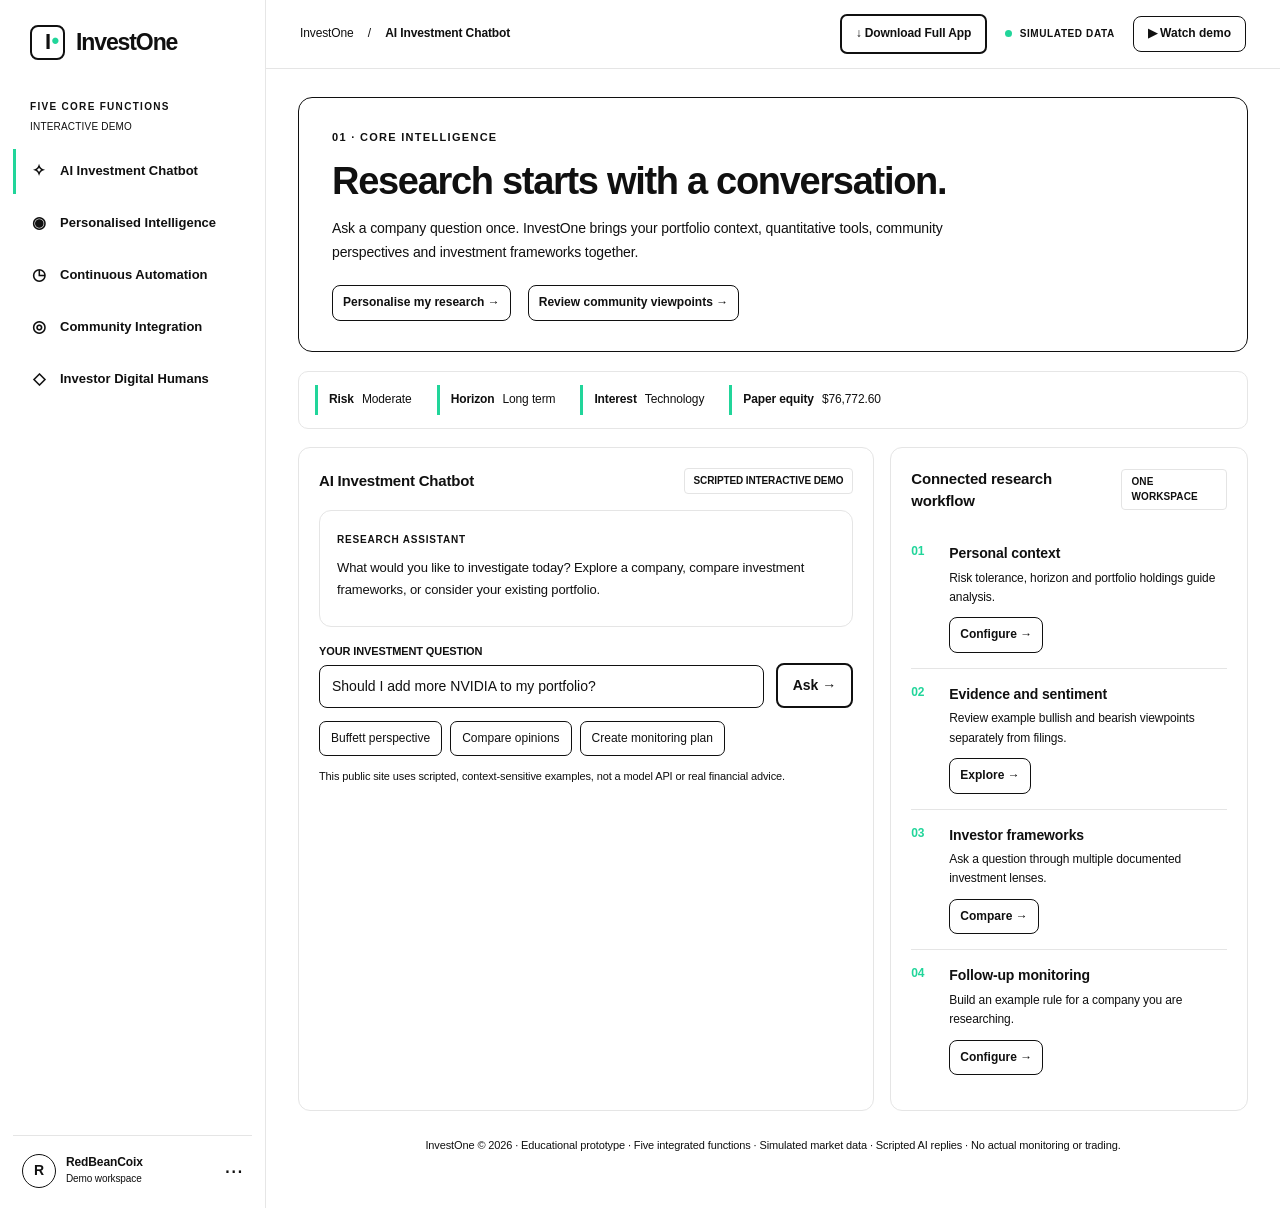
==== docs/app/index.html @ 3133eb96 "feat(web): preserve complete five-core interactive demo at /app/ behind landing page" ====
<!doctype html>
<html lang="en">
<head>
<meta charset="utf-8"><meta name="viewport" content="width=device-width,initial-scale=1">
<meta name="theme-color" content="#FFFFFF"><meta name="description" content="InvestOne interactive investment intelligence demo with a narrated product video.">
<title>InvestOne — Live Interactive App Demo</title>
<link rel="stylesheet" href="../site.css?v=landing-1">
</head>
<body>
<div class="app-shell">
  <aside class="sidebar" aria-label="Primary navigation">
    <div class="brand"><div class="brand-logo">I<span>•</span></div><span>InvestOne</span></div>
    <div class="workspace-caption">FIVE CORE FUNCTIONS <span>INTERACTIVE DEMO</span></div>
    <nav id="main-nav" class="nav"></nav>
    <div class="sidebar-bottom"><div class="account-mark">R</div><div><strong>RedBeanCoix</strong><small>Demo workspace</small></div><span class="more">···</span></div>
  </aside>
  <div class="main-shell">
    <header class="topbar"><div class="breadcrumbs">InvestOne <span>/</span> <b id="crumb">AI Investment Chatbot</b></div><div class="topbar-actions"><a class="download-entry" href="../downloads/" aria-label="Download InvestOne for Windows, Mac or Linux">↓ Download Full App</a><span class="demo-chip"><span class="pulse"></span> SIMULATED DATA</span><button class="header-help" id="open-video-top">▶ <span>Watch demo</span></button></div></header>
    <main class="content"><div id="page-content"></div><footer class="footer-note">InvestOne © 2026 · Educational prototype · Five integrated functions · Simulated market data · Scripted AI replies · No actual monitoring or trading.</footer></main>
  </div>
</div>
<div id="video-dialog" class="video-dialog" role="dialog" aria-modal="true" aria-labelledby="video-heading" aria-hidden="true">
  <div class="video-panel"><div class="video-header"><div><span class="eyebrow">INVESTONE PRODUCT FILM</span><h2 id="video-heading">A smarter way to research investments</h2></div><button class="close-video" id="close-video" aria-label="Close video">✕</button></div>
    <video id="product-video" controls playsinline preload="metadata" poster="../poster.svg" aria-label="Narrated InvestOne product demonstration with progress bar"><source src="../demo.mp4" type="video/mp4">Your browser does not support MP4 video.</video>
    <div class="video-bottom"><div class="video-badge">VIDEO · ENGLISH NARRATION · ~92 SEC</div><div class="video-note">Illustrative workflow and fictional financial data. No live investment recommendations.</div></div>
    <div id="video-error" class="video-error" hidden>The video could not load. <a href="../demo.mp4" target="_blank" rel="noopener">Open MP4 directly</a> or check the <a href="https://github.com/changxuanyu26-collab/InvestOne_ENT207-/actions/workflows/pages.yml" target="_blank" rel="noopener">deployment status</a>.</div>
  </div>
</div>
<script src="../five-core.js?v=landing-1"></script>
</body>
</html>
---- docs/site.css ----
:root{color-scheme:light;--bg:#FFFFFF;--white:#FFFFFF;--ink:#101010;--ink-soft:#101010;--muted:#101010;--subtle:#101010;--line:#E5E5E5;--accent:#21D59A;--accent-hover:#16C88E;--green:#21D59A;--red:#101010;--shadow:none;--font:Inter,-apple-system,BlinkMacSystemFont,"SF Pro Text","Helvetica Neue",Arial,sans-serif}
*{box-sizing:border-box}html{scroll-behavior:smooth}body{margin:0;font:14px/1.48 var(--font);background:#FFFFFF;color:#101010;-webkit-font-smoothing:antialiased}button,input,select{font:inherit}button{cursor:pointer}button:focus-visible,input:focus-visible,select:focus-visible{outline:2px solid #21D59A;outline-offset:2px}a{color:#101010}.app-shell{display:flex;min-height:100vh}.sidebar{width:227px;min-height:100vh;position:sticky;top:0;flex:none;display:flex;flex-direction:column;background:#FFFFFF;border-right:1px solid var(--line);padding:0 12px}.brand{height:84px;display:flex;align-items:center;gap:11px;padding:0 17px;font-size:23px;letter-spacing:-.9px;font-weight:760}.brand-logo{width:35px;height:35px;border-radius:10px;background:#FFFFFF;color:#101010;display:flex;align-items:center;justify-content:center;font-size:22px;position:relative}.brand-logo span{position:absolute;right:5px;top:-2px;color:#101010;font-size:22px}.workspace-caption{font-size:10px;font-weight:750;letter-spacing:1.3px;padding:16px 17px 14px;color:#101010}.workspace-caption span{display:block;letter-spacing:.2px;font-size:10px;font-weight:500;margin-top:5px}.nav{display:grid;gap:3px}.nav button{border:0;background:#FFFFFF;text-align:left;color:#101010;display:flex;align-items:center;gap:12px;font-size:13px;font-weight:600;padding:11px 13px;border-radius:9px;min-height:43px}.nav button:hover{background:#FFFFFF}.nav button.active{color:#101010;background:#FFFFFF}.nav .nav-icon{width:19px;height:19px;display:inline-grid;place-items:center;font-size:16px;line-height:1}.nav button.active .nav-icon{color:#101010}.sidebar-bottom{border-top:1px solid var(--line);display:flex;align-items:center;gap:10px;padding:17px 9px 20px;margin-top:auto}.account-mark{width:34px;height:34px;border-radius:50%;background:#FFFFFF;color:#101010;display:grid;place-items:center;font-weight:800}.sidebar-bottom strong,.sidebar-bottom small{display:block;white-space:nowrap}.sidebar-bottom strong{font-size:12px}.sidebar-bottom small{font-size:10px;color:#101010}.more{margin-left:auto;color:#101010;font-size:23px}.main-shell{min-width:0;flex:1}.topbar{height:69px;display:flex;justify-content:space-between;align-items:center;padding:0 34px;background:#FFFFFF;border-bottom:1px solid var(--line);gap:14px}.breadcrumbs{font-size:12px;color:#101010}.breadcrumbs span{padding:0 11px;color:#101010}.breadcrumbs b{color:#101010;font-weight:660}.topbar-actions{display:flex;align-items:center;gap:18px}.demo-chip{font-size:10px;font-weight:750;color:#101010;letter-spacing:.6px;white-space:nowrap}.pulse{display:inline-block;height:7px;width:7px;background:#FFFFFF;border-radius:50%;margin-right:4px}.header-help{border:1px solid var(--line);border-radius:8px;background:#FFFFFF;padding:8px 14px;font-weight:650;color:#101010;font-size:12px}.header-help:hover{border-color:#E5E5E5;background:#FFFFFF}.content{max-width:1520px;margin:0 auto;padding:32px 36px 20px}.eyebrow{font-size:10px;font-weight:760;letter-spacing:1.65px;color:#101010}.page-title{font-size:28px;letter-spacing:-.8px;line-height:1.2;font-weight:740;margin:4px 0 8px}.page-sub{color:#101010;margin:0 0 25px;max-width:720px;font-size:13px}.head-row{display:flex;justify-content:space-between;align-items:flex-start;gap:18px}.button{border-radius:8px;padding:10px 15px;font-weight:670;border:1px solid #E5E5E5;background:#FFFFFF;color:#101010}.button:hover{background:#FFFFFF}.button-primary{background:#FFFFFF;color:#101010;border-color:#E5E5E5}.button-primary:hover{background:#FFFFFF}.button-blue{background:#FFFFFF;color:#101010;border-color:var(--accent)}.button-blue:hover{background:#FFFFFF}.button-sm{padding:8px 10px;font-size:12px}.hero{border-radius:14px;overflow:hidden;background:#FFFFFF;border:1px solid #E5E5E5;display:grid;grid-template-columns:1.07fr .93fr;min-height:279px;box-shadow:none;margin:3px 0 22px}.hero-copy{padding:32px 37px}.hero-copy .eyebrow{color:#101010}.hero h1{font-size:31px;line-height:1.15;letter-spacing:-.9px;font-weight:770;margin:13px 0}.hero p{color:#101010;max-width:465px;font-size:14px;line-height:1.7;margin:0 0 22px}.hero-buttons{display:flex;gap:10px;align-items:center;flex-wrap:wrap}.hero-visual{background:#FFFFFF;padding:35px;display:grid;align-content:center;gap:16px}.mini-tile{background:#FFFFFF;border:1px solid #E5E5E5;padding:16px 18px;border-radius:11px;box-shadow:none}.mini-title{font-size:11px;color:#101010}.mini-value{font-size:24px;color:#101010;font-weight:730;margin-top:6px}.mini-chart{width:100%;height:85px;display:block}.split-row{display:flex;align-items:center;justify-content:space-between;gap:16px}.tiny-green{font-size:11px;color:#101010;font-weight:700}.stat-grid{display:grid;grid-template-columns:repeat(4,minmax(0,1fr));gap:16px}.panel{background:#FFFFFF;border:1px solid var(--line);border-radius:12px;padding:20px;box-shadow:none;min-width:0}.stat .label{color:#101010;font-size:12px}.stat strong{display:block;font-size:24px;letter-spacing:-.6px;margin-top:10px;line-height:1.3;font-weight:750;font-variant-numeric:tabular-nums}.stat small{font-size:11px;color:#101010}.up{color:#101010}.down{color:#101010}.columns{display:grid;grid-template-columns:minmax(0,1.45fr) minmax(300px,.9fr);gap:16px;margin-top:16px}.section-top{display:flex;justify-content:space-between;align-items:center;gap:15px;margin-bottom:16px}.section-top h2{font-size:15px;letter-spacing:-.2px;margin:0;font-weight:730}.subtle{font-size:11px;color:#101010}.pill{font-size:10px;letter-spacing:.1px;font-weight:700;border:1px solid #E5E5E5;border-radius:6px;padding:5px 9px;color:#101010;background:#FFFFFF}.pill-active{background:#FFFFFF;border-color:#E5E5E5;color:#101010}.chart-space{min-height:200px}.chart-space svg{width:100%;height:auto;display:block}.chart-footer{display:flex;gap:20px;align-items:center;padding:12px 0 0;border-top:1px solid #E5E5E5;color:#101010;font-size:11px}.market-table{width:100%;border-collapse:collapse;font-variant-numeric:tabular-nums;font-size:12px}.market-table th{text-align:left;color:#101010;font-size:10px;font-weight:650;padding:0 9px 12px;border-bottom:1px solid var(--line)}.market-table td{padding:13px 9px;border-bottom:1px solid #E5E5E5;vertical-align:middle}.market-table tr:last-child td{border:0}.market-table td strong{font-weight:750;font-size:12px}.market-table td small{display:block;color:#101010;font-size:10px;margin-top:2px}.market-table .num{text-align:right}.market-table .spark{text-align:right}.market-table .spark svg{width:70px;height:26px}.market-table .positive{color:#101010}.market-table .negative{color:#101010}.badge{display:inline-block;font-size:10px;padding:5px 9px;border-radius:5px;font-weight:660;background:#FFFFFF;color:#101010}.badge-positive{background:#FFFFFF;color:#101010}.badge-demo{background:#FFFFFF;color:#101010}.insight{padding:15px;border-radius:10px;background:#FFFFFF;margin:8px 0;color:#101010;font-size:12px;line-height:1.7}.insight b{display:block;color:#101010;font-size:13px;margin-bottom:5px}.row-gap{display:grid;gap:14px}.field{display:grid;gap:6px;min-width:110px}.field span{color:#101010;font-size:11px;font-weight:650}.field input,.field select{width:100%;max-width:100%;border:1px solid #E5E5E5;border-radius:8px;background:#FFFFFF;padding:10px 12px;color:#101010}.fields{display:flex;align-items:flex-end;gap:12px;flex-wrap:wrap}.form-feedback{font-size:12px;color:#101010;min-height:20px}.text-box{background:#FFFFFF;border:1px solid #E5E5E5;border-radius:10px;padding:15px;margin:12px 0}.text-box b{font-size:12px}.text-box p{font-size:12px;color:#101010;line-height:1.7;margin:7px 0 0}.ai-bubble{border:1px solid #E5E5E5;background:#FFFFFF;border-radius:12px;padding:17px;margin:11px 0;line-height:1.7;font-size:13px}.ai-bubble.user{background:#FFFFFF}.ai-bubble small{color:#101010;font-size:10px;letter-spacing:.8px;font-weight:700}.ai-bubble p{margin:7px 0;color:#101010}.status-inline{display:flex;align-items:center;gap:9px;font-size:12px;color:#101010}.side-by-side{display:grid;grid-template-columns:repeat(2,minmax(0,1fr));gap:16px}.framework{min-height:155px}.footer-note{font-size:11px;color:#101010;padding:26px 0;text-align:center}.video-dialog{display:none;position:fixed;inset:0;z-index:999;background:#FFFFFF;padding:22px;align-items:center;justify-content:center;backdrop-filter:blur(6px)}.video-dialog.open{display:flex}.video-panel{width:min(1120px,100%);max-height:96vh;overflow:auto;background:#FFFFFF;border-radius:16px;padding:20px 22px 16px;box-shadow:none}.video-header{display:flex;justify-content:space-between;align-items:flex-start;gap:20px;margin-bottom:15px}.video-header h2{font-size:20px;letter-spacing:-.4px;margin:6px 0}.close-video{border:0;background:#FFFFFF;border-radius:7px;padding:9px 12px;font-size:15px}.video-panel video{display:block;width:100%;aspect-ratio:16/9;background:#FFFFFF;border-radius:8px;max-height:70vh}.video-bottom{display:flex;justify-content:space-between;gap:15px;margin-top:12px}.video-badge{font-size:10px;color:#101010;font-weight:700}.video-note{color:#101010;font-size:11px}.video-error{margin-top:13px;border:1px solid #E5E5E5;background:#FFFFFF;color:#101010;padding:12px}.quick-actions{display:flex;gap:9px}.divider{height:1px;background:#FFFFFF;margin:20px 0}.asset-header{display:flex;justify-content:space-between;align-items:center;flex-wrap:wrap;gap:10px}.asset-header strong{font-size:30px;letter-spacing:-.6px}.asset-header .positive{font-size:14px;margin-left:10px}.watchlist-note{font-size:11px;color:#101010;margin:12px 0 0}@media(max-width:1100px){.sidebar{width:72px}.brand{padding:0 13px}.brand>span,.workspace-caption,.nav .nav-text,.sidebar-bottom>div:not(.account-mark),.sidebar-bottom .more{display:none}.nav button{justify-content:center}.nav .nav-icon{font-size:19px}.sidebar-bottom{justify-content:center}.content{padding:26px}.hero-copy{padding:24px}.hero-visual{padding:23px}}@media(max-width:750px){.sidebar{width:100%;min-height:0;position:static;flex-direction:row;align-items:center;overflow-x:auto;height:63px;gap:8px}.brand{height:55px;padding:0 4px}.nav{display:flex;overflow:auto}.nav button{min-width:47px}.sidebar-bottom{display:none}.app-shell{display:block}.topbar{height:54px;padding:0 16px}.topbar-actions{gap:10px}.topbar-actions .demo-chip{display:none}.content{padding:20px 15px}.hero{grid-template-columns:1fr}.hero-visual{display:none}.hero h1{font-size:27px}.stat-grid{grid-template-columns:repeat(2,minmax(0,1fr))}.columns,.side-by-side{grid-template-columns:1fr}.video-dialog{padding:6px}.video-panel{padding:10px}.video-bottom{display:block}.head-row{display:block}.head-row .quick-actions{margin:12px 0 17px}}

/* InvestOne / OKX-inspired minimal white and black financial UI.
   Strong dark text throughout; bright light green reserved for data and charts.
   No pale grey text, grey cards, blue fills, red fills or coloured page surfaces. */
html,body,.app-shell,.main-shell,.content,.sidebar,.topbar,.panel,.hero,.hero-copy,.hero-visual,
.mini-tile,.text-box,.insight,.ai-bubble,.ai-bubble.user,.pill,.pill-active,.badge,
.badge-positive,.badge-demo,.account-mark,.header-help,.button,.button-primary,
.button-blue,.close-video,.video-panel,.video-dialog,.video-error,
.nav button,.nav button.active,.nav button:hover,.field input,.field select{
 background:#FFFFFF !important;
}
html,body{color:#101010!important;font-family:var(--font);font-size:14px;font-weight:500}
body{letter-spacing:-.12px}
.app-shell{background:#FFFFFF}
.sidebar{border-right:1px solid #E6E6E6;padding:0 13px}
.brand{font-weight:800;letter-spacing:-1.1px}
.brand-logo{background:#FFFFFF!important;color:#101010!important;border:2px solid #101010;border-radius:8px}
.brand-logo span{color:#21D59A!important}
.workspace-caption,.workspace-caption span,.breadcrumbs,.breadcrumbs b,.breadcrumbs span,
.page-sub,.eyebrow,.hero p,.mini-title,.stat .label,.stat small,.subtle,
.chart-footer,.market-table th,.market-table td small,.watchlist-note,
.insight,.insight b,.text-box,.text-box b,.text-box p,.ai-bubble,.ai-bubble small,
.ai-bubble p,.field span,.form-feedback,.footer-note,.video-note,
.video-badge,.demo-chip,.sidebar-bottom small,.more,.pill,.badge,.badge-demo,
.account-mark,.header-help,.nav button,.nav button.active,.section-top h2{
 color:#101010!important;
 opacity:1!important;
}
.page-sub,.hero p,.insight,.text-box p,.footer-note,.video-note{font-weight:450}
.page-title,.hero h1,.section-top h2{font-weight:800;color:#101010}
.hero,.panel,.mini-tile{border:1px solid #E5E5E5;box-shadow:none!important}
.hero-visual{border-left:1px solid #EAEAEA}
.nav button{background:#FFFFFF!important;color:#101010!important;font-weight:650;border-radius:0;border-left:3px solid transparent}
.nav button:hover{border-left-color:#21D59A}
.nav button.active{border-left-color:#21D59A;font-weight:800}
.nav button.active .nav-icon{color:#101010!important}
.button,.button-primary,.button-blue,.header-help,.close-video{
 background:#FFFFFF!important;color:#101010!important;
 border:1.5px solid #101010!important;box-shadow:none!important;
 font-weight:750;transition:border-color .15s ease,transform .15s ease
}
.button:hover,.button-primary:hover,.button-blue:hover,.header-help:hover,.close-video:hover{
 background:#FFFFFF!important;color:#101010!important;border-color:#21D59A!important;
}
.button:active,.header-help:active{transform:translateY(1px)}
.button-primary{border-width:2px!important}
.button:focus-visible,button:focus-visible,input:focus-visible,select:focus-visible{
 outline:2px solid #21D59A!important;outline-offset:3px
}
.pill,.badge,.badge-positive,.badge-demo{border:1px solid #E4E4E4;background:#FFFFFF!important;border-radius:4px}
.insight,.text-box,.ai-bubble,.ai-bubble.user{border:1px solid #E5E5E5}
.panel,.mini-tile,.hero,.insight,.text-box,.ai-bubble{background:#FFFFFF!important}
.stat strong,.mini-value,.asset-header~div strong,.market-table td.num,.market-table td.positive,
.market-table .positive,.up,.tiny-green,.positive,#quant-plot strong{
 color:#21D59A!important;font-weight:800
}
.market-table td.negative,.negative,.down{color:#101010!important;font-weight:750}
.market-table th,.market-table td{border-bottom:1px solid #E7E7E7}
.market-table td strong,.market-table td small{color:#101010!important}
.market-table th{font-weight:800}
.field input,.field select{color:#101010!important;border:1px solid #111111;background:#FFFFFF!important}
.field input::placeholder{color:#101010!important;opacity:1!important}
::placeholder{color:#101010;opacity:1}
.sidebar-bottom .account-mark{border:1px solid #101010}
.pulse{background:#21D59A!important}
.chart-space,.chart-space svg{background:#FFFFFF!important}
.chart-footer{border-top:1px solid #E7E7E7}
.video-dialog{background:rgba(255,255,255,.96)!important;backdrop-filter:blur(6px)}
.video-panel{background:#FFFFFF!important;border:2px solid #101010;box-shadow:0 8px 35px #00000010!important}
.video-panel video{background:#FFFFFF}
.video-error{border:1px solid #101010;background:#FFFFFF!important;color:#101010!important}
.video-badge{color:#101010!important;font-weight:800}
a,a:visited{color:#101010;text-decoration-color:#21D59A;text-decoration-thickness:2px}


/* Original InvestOne proposal: exactly five integrated core workflows. */
.five-hero{border:1px solid #101010;border-radius:14px;padding:28px 33px;margin:0 0 19px;background:#fff;}
.five-hero .eyebrow{font-weight:800;font-size:11px;letter-spacing:1.3px;color:#101010}
.five-hero h1{font-size:clamp(24px,3vw,38px);letter-spacing:-1.3px;font-weight:830;line-height:1.15;color:#101010;margin:13px 0 14px}
.five-hero p{font-size:14px;color:#101010;line-height:1.7;max-width:690px;margin:0 0 18px}
.five-hero .button{margin:2px 7px 2px 0}
.context-strip{border:1px solid #e6e6e6;background:#fff;display:flex;gap:10px;align-items:center;flex-wrap:wrap;padding:13px 16px;border-radius:10px;margin:0 0 18px}
.context-token{border-left:3px solid #21D59A;padding:6px 15px 6px 11px;font-size:12px;color:#101010;display:inline-flex;gap:8px;align-items:center}
.context-token b{font-weight:800;color:#101010}
.feature-step{display:flex;gap:14px;border-bottom:1px solid #e5e5e5;padding:15px 0;align-items:flex-start}
.feature-step:last-child{border:0}
.feature-step>span{font-size:12px;font-weight:850;color:#21D59A;min-width:24px}
.feature-step>div{flex:1}
.feature-step b,.data-line b{color:#101010;font-size:14px;font-weight:800}
.feature-step p{font-size:12px;line-height:1.6;color:#101010;margin:5px 0 10px}
.quick-prompts{display:flex;gap:8px;flex-wrap:wrap;margin-top:13px}
.quick-prompts button{background:#fff;color:#101010;padding:8px 11px;border:1px solid #101010;border-radius:7px;cursor:pointer;font-size:12px}
.quick-prompts button:hover{border-color:#21D59A}
.profile-form{display:grid;gap:12px;grid-template-columns:repeat(2,minmax(0,1fr))}
.profile-form>.button,.profile-form>.form-feedback{grid-column:1/-1}
.data-line{display:flex;justify-content:space-between;gap:15px;align-items:center;padding:14px 0;border-bottom:1px solid #e5e5e5}
.data-line span{color:#101010;font-size:12px;text-align:right}
.workflow-line{display:flex;flex-wrap:wrap;gap:14px;align-items:center;padding:18px 0}
.workflow-line b{font-weight:750;color:#101010;font-size:12px}
.workflow-line>span{color:#21D59A;font-weight:850}
.section-gap{margin-top:18px}
.persona-grid{display:grid;grid-template-columns:repeat(3,minmax(0,1fr));gap:16px;margin:0 0 18px}
.persona-card{display:grid;text-align:left;align-content:start;gap:9px;padding:22px;border:1px solid #d9d9d9;border-radius:12px;background:#fff;color:#101010;cursor:pointer;min-height:155px}
.persona-card strong{font-size:22px;letter-spacing:-.5px;color:#101010}
.persona-card span{font-size:12px;color:#101010}
.persona-card.selected{border:2px solid #21D59A;padding:21px}
.persona-card:hover{border-color:#21D59A}
.persona-card:focus-visible,.quick-prompts button:focus-visible{outline:2px solid #21D59A;outline-offset:2px}
.nav button{min-height:45px}
.nav .nav-text{line-height:1.35}
.nav{gap:7px}
.sidebar{width:266px}
.content{max-width:1480px;padding:28px 32px}
@media(max-width:1100px){.sidebar{width:75px}.content{padding:26px}}
@media(max-width:750px){.sidebar{width:100%}.persona-grid,.profile-form{grid-template-columns:1fr}.five-hero{padding:22px 19px}.context-strip{padding:10px}.context-token{border-left-width:2px;padding:6px 10px}.workflow-line{gap:7px}.data-line{align-items:flex-start}}


/* Direct access to the six native desktop downloads, no changes to the demo video. */
.topbar-actions .download-entry{
  display:inline-flex;align-items:center;justify-content:center;gap:7px;
  white-space:nowrap;padding:9px 14px;border:2px solid #101010;
  border-radius:7px;background:#fff!important;color:#101010!important;
  text-decoration:none;font-size:12px;font-weight:850;letter-spacing:-.1px;
}
.topbar-actions .download-entry:hover,.topbar-actions .download-entry:focus-visible{
  border-color:#21D59A!important;outline:2px solid #21D59A;outline-offset:2px;
}
@media(max-width:610px){.topbar-actions .download-entry{padding:7px 9px;font-size:11px}}
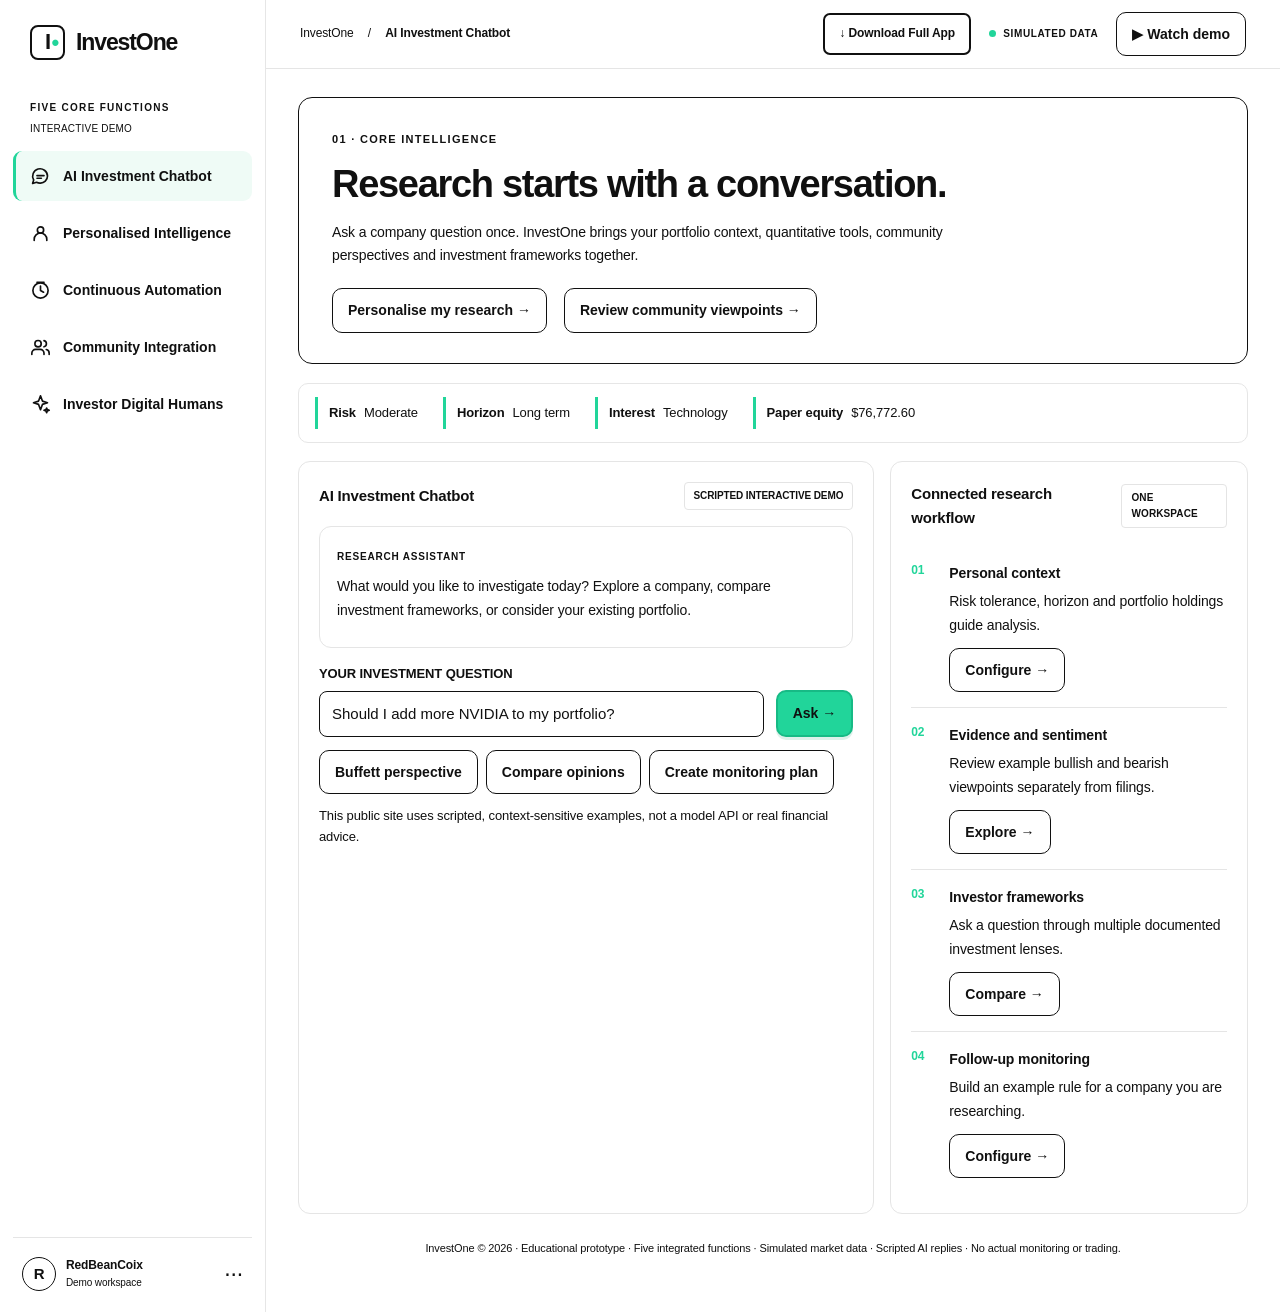
==== commit 9858f609: "Refresh demo assets and verify live course model" ====
--- a/docs/app/index.html
+++ b/docs/app/index.html
@@ -4,7 +4,7 @@
 <meta charset="utf-8"><meta name="viewport" content="width=device-width,initial-scale=1">
 <meta name="theme-color" content="#FFFFFF"><meta name="description" content="InvestOne interactive investment intelligence demo with a narrated product video.">
 <title>InvestOne — Live Interactive App Demo</title>
-<link rel="stylesheet" href="../site.css?v=landing-1">
+<link rel="stylesheet" href="../site.css?v=ent207-20261110">
 </head>
 <body>
 <div class="app-shell">
@@ -26,6 +26,6 @@
     <div id="video-error" class="video-error" hidden>The video could not load. <a href="../demo.mp4" target="_blank" rel="noopener">Open MP4 directly</a> or check the <a href="https://github.com/changxuanyu26-collab/InvestOne_ENT207-/actions/workflows/pages.yml" target="_blank" rel="noopener">deployment status</a>.</div>
   </div>
 </div>
-<script src="../five-core.js?v=landing-1"></script>
+<script src="../five-core.js?v=ent207-20261110"></script>
 </body>
-</html>+</html>
--- a/docs/site.css
+++ b/docs/site.css
@@ -128,3 +128,27 @@
   border-color:#21D59A!important;outline:2px solid #21D59A;outline-offset:2px;
 }
 @media(max-width:610px){.topbar-actions .download-entry{padding:7px 9px;font-size:11px}}
+
+/* Clearer controls and reading sizes across the interactive preview. */
+body{font-size:15px;line-height:1.6}
+.nav button{font-size:14px;min-height:50px;border-radius:9px!important}
+.nav button.active,.nav button:hover{background:#effbf6!important}
+.nav .nav-icon{width:22px;height:22px;flex:0 0 22px}
+.nav .nav-icon svg{display:block;width:21px;height:21px}
+.button,.button-primary,.button-blue,.header-help,.quick-prompts button{
+  min-height:43px;padding:10px 15px;font-size:14px;font-weight:750;
+  border-radius:10px;transition:background .18s ease,border-color .18s ease,box-shadow .18s ease,transform .18s ease
+}
+.button-primary,.button-blue{background:#21D59A!important;border-color:#17ba85!important;color:#101010!important;box-shadow:0 3px 0 #10996d24!important}
+.button-primary:hover,.button-blue:hover{background:#73e8bf!important;border-color:#10996d!important;box-shadow:0 5px 12px #10996d20!important}
+.button:not(.button-primary):not(.button-blue):hover,.header-help:hover,.quick-prompts button:hover{background:#effbf6!important}
+.page-sub,.five-hero p,.ai-bubble,.text-box p,.feature-step p{font-size:14px;line-height:1.7}
+.field span,.stat small,.watchlist-note,.context-token,.persona-card span{font-size:13px}
+.field input,.field select{min-height:44px;font-size:15px}
+.persona-card{min-height:168px;border-radius:14px}
+.persona-card.selected{background:#effbf6!important}
+.human-thread{margin:14px 0}
+.human-form{display:flex;align-items:end;gap:10px;flex-wrap:wrap;margin-top:15px}
+.human-form .field{flex:1 1 250px;margin:0}
+.human-form .button{flex:0 1 auto}
+@media(max-width:750px){.human-form .button{width:100%}.nav button{min-width:50px}}
